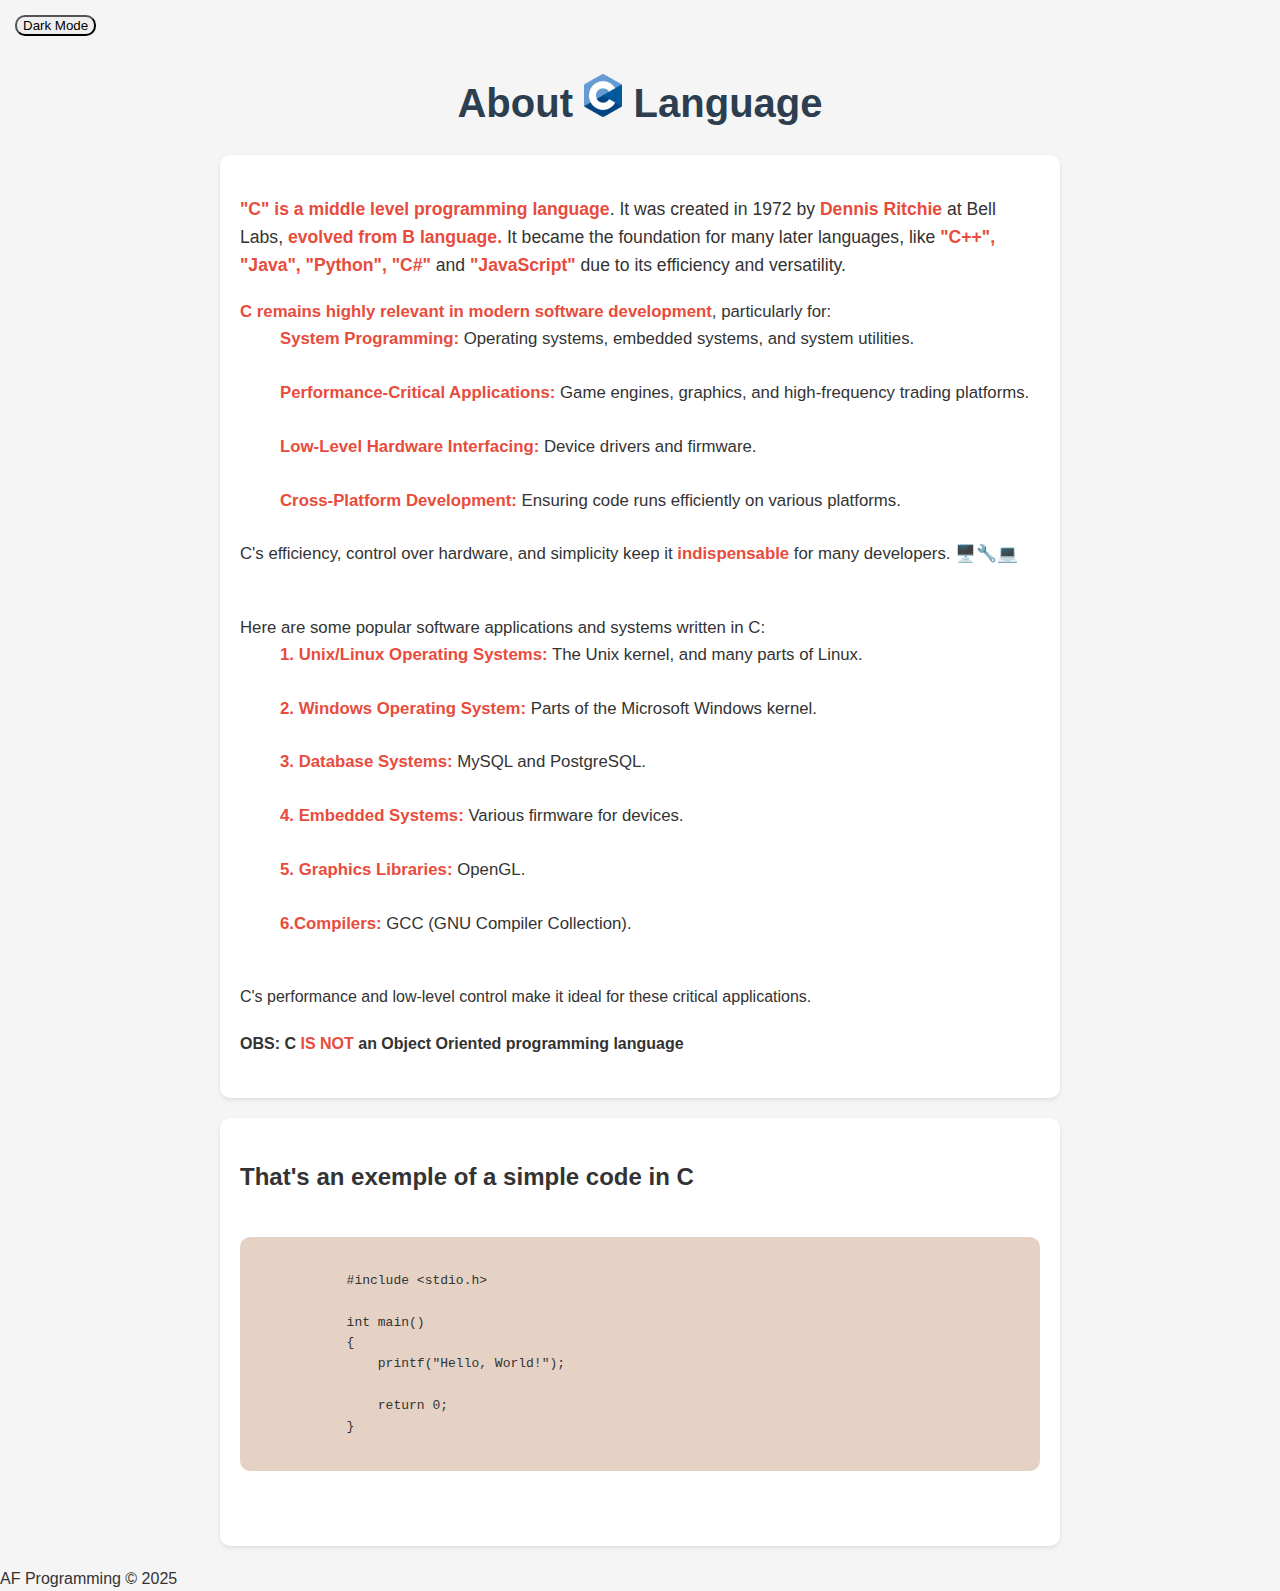
==== index.html @ 141376a4 "Criation of the first page" ====
<!DOCTYPE html>
<html lang="en">
<head>
    <meta charset="UTF-8">
    <meta name="viewport" content="width=device-width, initial-scale=1.0">
    <title>C Language</title>
    <meta name="C Language" content="WebSite to teach about C">
    <meta name="keywords" content="C, C Language, C Programming, C Tutorial">
    <link rel="stylesheet" href="index.css">
</head>
<body>
    <button onclick="darkMode()">
        Dark Mode
    </button>

    <h1>About <img src="images/Clogo2.png" alt="C Logo"> Language</h1>
    

    <article>
        <p class="CH">
            <strong>"C" is a middle level programming language</strong>. It was created in 1972 by <strong>Dennis Ritchie</strong> at Bell Labs, <strong>evolved from B language.</strong> 
            It became the foundation for many later languages, like <strong>"C++", "Java", "Python", "C#"</strong> and <strong>"JavaScript"</strong> due to its efficiency and versatility. 
        </p>
        <p class="CSD">
            <strong>C remains highly relevant in modern software development</strong>, particularly for:<br/>
                <span class="tab1">
                <strong>System Programming:</strong> Operating systems, embedded systems, and system utilities.<br/><br/>

                <strong>Performance-Critical Applications:</strong> Game engines, graphics, and high-frequency trading platforms.<br/><br/>

                <strong>Low-Level Hardware Interfacing:</strong> Device drivers and firmware.<br/><br/>

                <strong>Cross-Platform Development:</strong> Ensuring code runs efficiently on various platforms.<br/><br/>
                </span>
                C's efficiency, control over hardware, and simplicity keep it <strong>indispensable</strong> for many developers. 🖥️🔧💻<br/><br/>

        </p>
        <p class="CE">
            Here are some popular software applications and systems written in C:<br/>
            <span class="tab2">
                <strong>1. Unix/Linux Operating Systems:</strong> The Unix kernel, and many parts of Linux.<br/><br/>

                <strong>2. Windows Operating System:</strong> Parts of the Microsoft Windows kernel.<br/><br/>

                <strong>3. Database Systems:</strong> MySQL and PostgreSQL.<br/><br/>

                <strong>4. Embedded Systems:</strong> Various firmware for devices.<br/><br/>

                <strong>5. Graphics Libraries:</strong> OpenGL.<br/><br/>

                <strong>6.Compilers:</strong> GCC (GNU Compiler Collection).<br/><br/>
            </span>
        </p>
        <p>C's performance and low-level control make it ideal for these critical applications.</p>
        <h4>OBS: C <strong>IS NOT</strong> an Object Oriented programming language</h4>
    </article>

    <div class="codigo">
        <h2>That's an exemple of a simple code in C</h2>
        <pre>
            <code>
            #include &lt;stdio.h&gt;

            int main()
            {
                printf("Hello, World!");

                return 0;
            }
            </code>
        </pre>
    </div>
    <footer>
       AF Programming © 2025 
    </footer>
    <script src="index.js"></script>
</body>
</html>
---- index.css ----
/* General styles */
body {
    font-family: Arial, sans-serif;
    background-color: #f5f5f5;
    color: #333;
    line-height: 1.6;
    margin: 0;
    padding: 0;
}

img{
    width: 3%;
    height: auto;
}

/* Header */
h1 {
    text-align: center;
    color: #2c3e50;
    margin: 20px 0;
    font-size: 2.5em;
}

/* Article styles */
article {
    max-width: 800px;
    margin: 20px auto;
    padding: 20px;
    background-color: #fff;
    box-shadow: 0 2px 4px rgba(0,0,0,0.1);
    border-radius: 10px;
}

/* Paragraph styles */
article p {
    margin: 20px 0;
}

strong {
    color: #e74c3c;
}

p.CH {
    font-size: 1.1em;
}

p.CSD, p.CE {
    font-size: 1.05em;
}

.tab1, .tab2{
    display: inline-block;
    margin-left: 40px;
}
/* Lists */
article ul {
    list-style-type: disc;
    padding-left: 20px;
}

/* Emphasizing key elements */
article li strong {
    color: #2980b9;
}

/* Responsivety */
@media (max-width: 600px) {
    body {
        padding: 10px;
    }

    article {
        padding: 15px;
    }

    h1 {
        font-size: 2em;
    }
}

/* Dark mode part */
.dark-mode{
    background-color: black;
    color: whitesmoke;
    transition: background-color 0.54s ease, color 0.5s ease;
}

.dark-mode h1{
    color: #C3D6EC;
}

.dark-mode article{
    background-color: gray;
}
.dark-mode strong{
    color: #DC98FF;
}

.dark-mode button:hover{
    box-shadow: inset 5px 5px 5px  blue;
}

.dark-mode div{
    background-color: gray;
    color: white;
}
.dark-mode div pre code{
    background-color: white;
    color: black;
}

/* Button part */
button{
    margin: 15px;
    border-radius: 10px;
}

button:hover{
    box-shadow: inset 5px 5px 5px  red;
}

/* code div */

div{
    max-width: 800px;
    margin: 20px auto;
    padding: 20px;
    background-color: #fff;
    box-shadow: 0 2px 4px rgba(0,0,0,0.1);
    border-radius: 10px;
}

div code{
    display: block;
    padding: 1em;
    background-color: #E5D2C4;
    border-radius: 10px;
    overflow: auto;
}
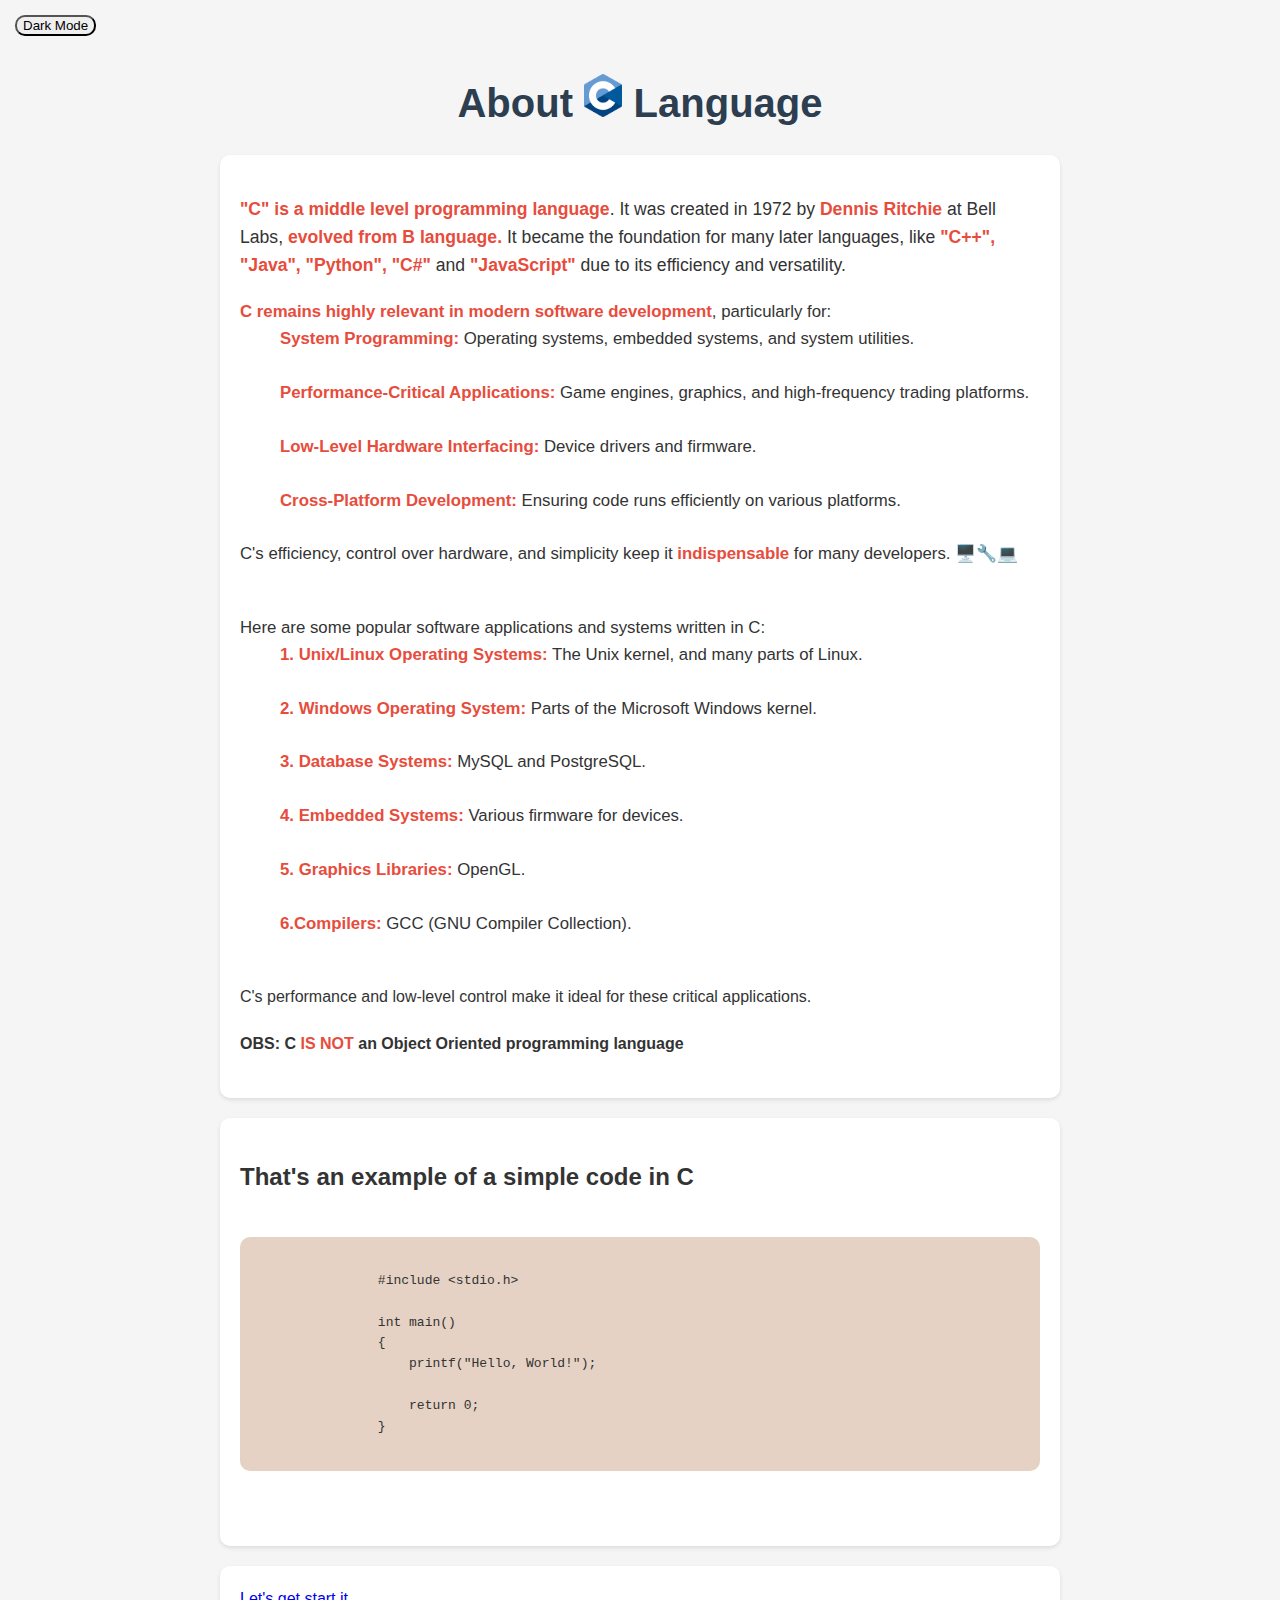
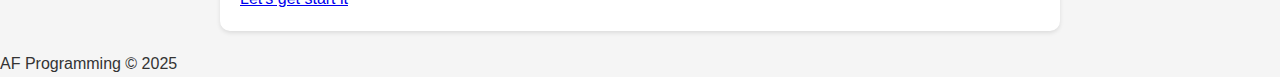
==== commit c0bb93a5: "1st Update index.html" ====
--- a/index.html
+++ b/index.html
@@ -56,23 +56,28 @@
     </article>
 
     <div class="codigo">
-        <h2>That's an exemple of a simple code in C</h2>
+        <h2>That's an example of a simple code in C</h2>
         <pre>
             <code>
-            #include &lt;stdio.h&gt;
-
-            int main()
-            {
-                printf("Hello, World!");
-
-                return 0;
-            }
+                <span class="keyword">#include</span> &lt;stdio.h&gt;
+    
+                <span class="keyword">int</span> main() 
+                {
+                    <span class="function">printf</span>(<span class="string">"Hello, World!"</span>);
+                    
+                    <span class="keyword">return</span> <span class="number">0</span>;
+                }
             </code>
         </pre>
+    </div>
+    
+
+    <div class="next">
+        <a href="#" class="next">Let's get start it</a>
     </div>
     <footer>
        AF Programming © 2025 
     </footer>
     <script src="index.js"></script>
 </body>
-</html>+</html>
